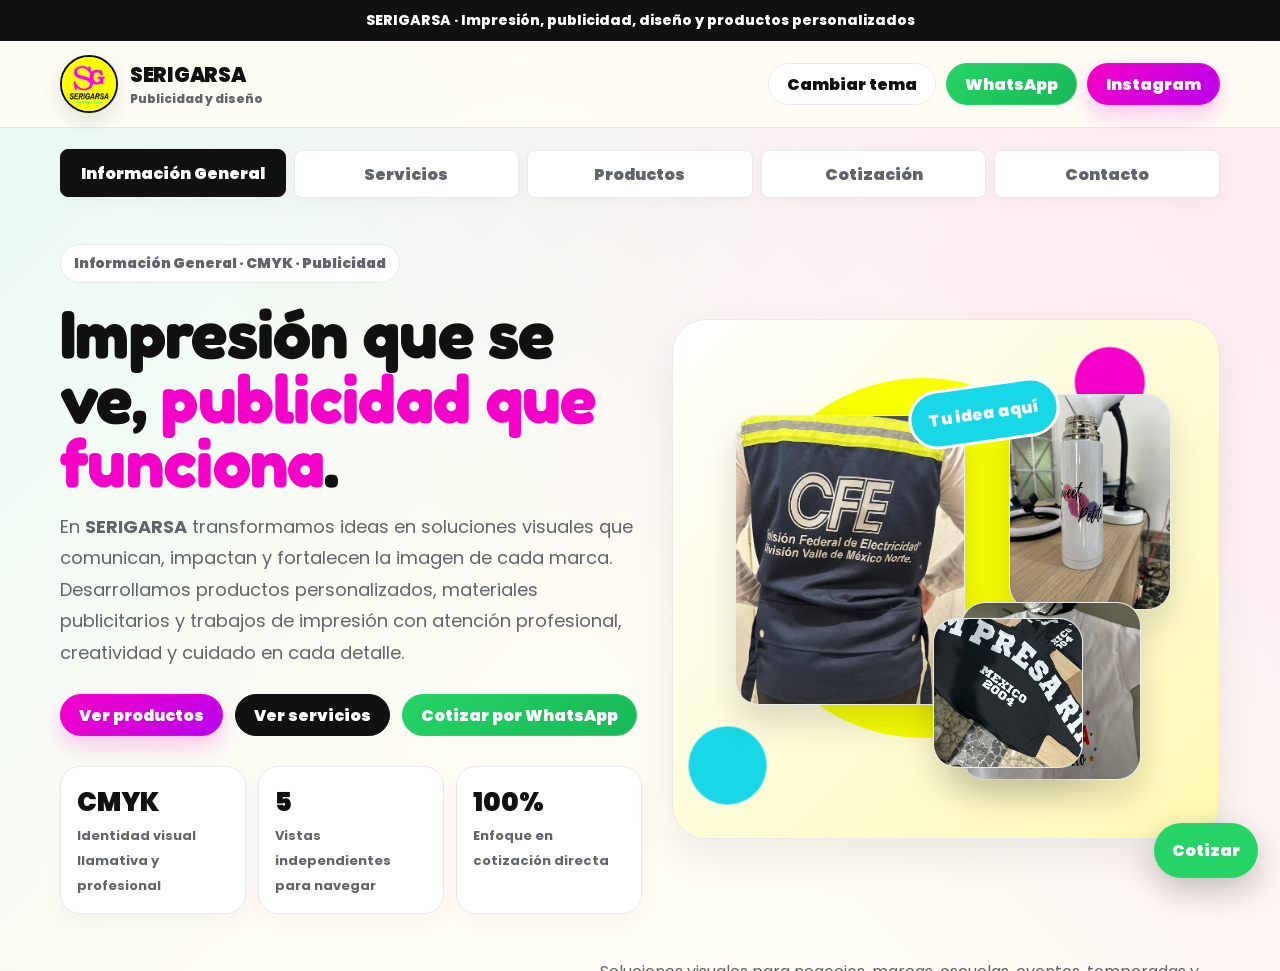
==== index.html @ 8a91837c "Optimiza SEO e indexado" ====
<!DOCTYPE html>
<html lang="es">
<head>
  <meta charset="UTF-8">
  <meta name="viewport" content="width=device-width, initial-scale=1.0">
  <meta http-equiv="refresh" content="0; url=informacion-general.html">
  <title>SERIGARSA | Impresión, publicidad y diseño</title>
  <meta name="description" content="SERIGARSA ofrece impresión, publicidad, diseño y productos personalizados bajo cotización en Azcapotzalco, CDMX.">
  <meta name="robots" content="index, follow">
  <meta name="author" content="SERIGARSA">
  <meta name="theme-color" content="#111111">
  <link rel="canonical" href="https://ketahgd.github.io/Serigrasa-Pagina/informacion-general.html">
  <meta property="og:type" content="website">
  <meta property="og:locale" content="es_MX">
  <meta property="og:site_name" content="SERIGARSA">
  <meta property="og:title" content="SERIGARSA | Impresión, publicidad y diseño">
  <meta property="og:description" content="Catálogo digital de SERIGARSA para productos personalizados, impresión, publicidad, DTF textil y serigrafía.">
  <meta property="og:url" content="https://ketahgd.github.io/Serigrasa-Pagina/">
  <meta property="og:image" content="https://ketahgd.github.io/Serigrasa-Pagina/assets/img/logo/logo-serigarsa.jpg">
  <meta name="twitter:card" content="summary_large_image">
  <meta name="twitter:title" content="SERIGARSA | Impresión, publicidad y diseño">
  <meta name="twitter:description" content="Productos personalizados e impresión publicitaria bajo cotización.">
  <meta name="twitter:image" content="https://ketahgd.github.io/Serigrasa-Pagina/assets/img/logo/logo-serigarsa.jpg">
</head>
<body>
  <main>
    <h1>SERIGARSA</h1>
    <p>Impresión que se ve, publicidad que funciona.</p>
    <p><a href="informacion-general.html">Abrir sitio SERIGARSA</a></p>
  </main>
</body>
</html>
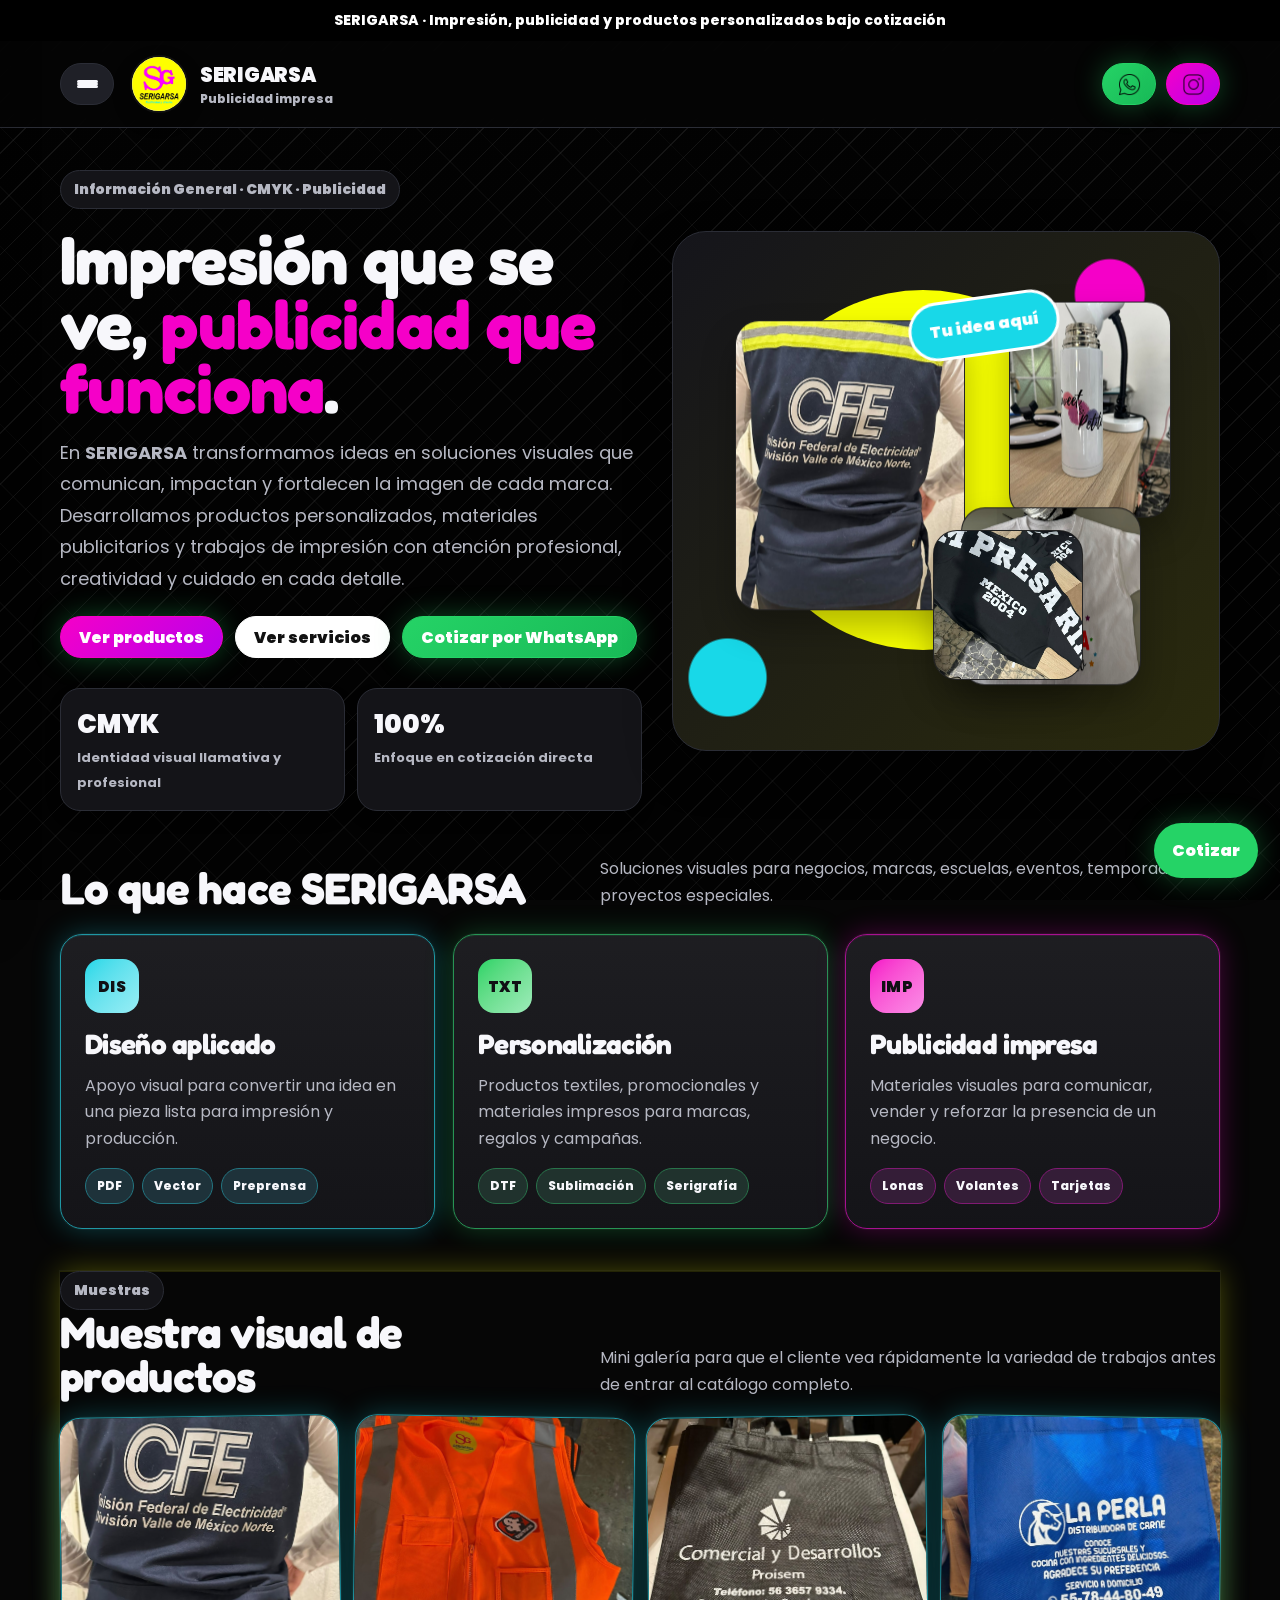
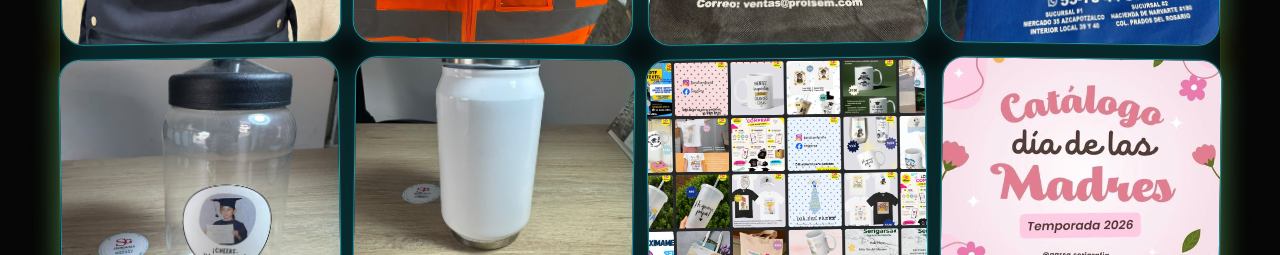
==== commit a1b75c9f: "Fijar estilo visual final" ====
--- a/index.html
+++ b/index.html
@@ -22,7 +22,7 @@
   <meta name="twitter:description" content="Productos personalizados e impresión publicitaria bajo cotización.">
   <meta name="twitter:image" content="https://ketahgd.github.io/Serigrasa-Pagina/assets/img/logo/logo-serigarsa.jpg">
 </head>
-<body>
+<body class="hero-mode-classic visual-bg-diagonal visual-card-neon visual-image-tilt visual-motion-impact">
   <main>
     <h1>SERIGARSA</h1>
     <p>Impresión que se ve, publicidad que funciona.</p>
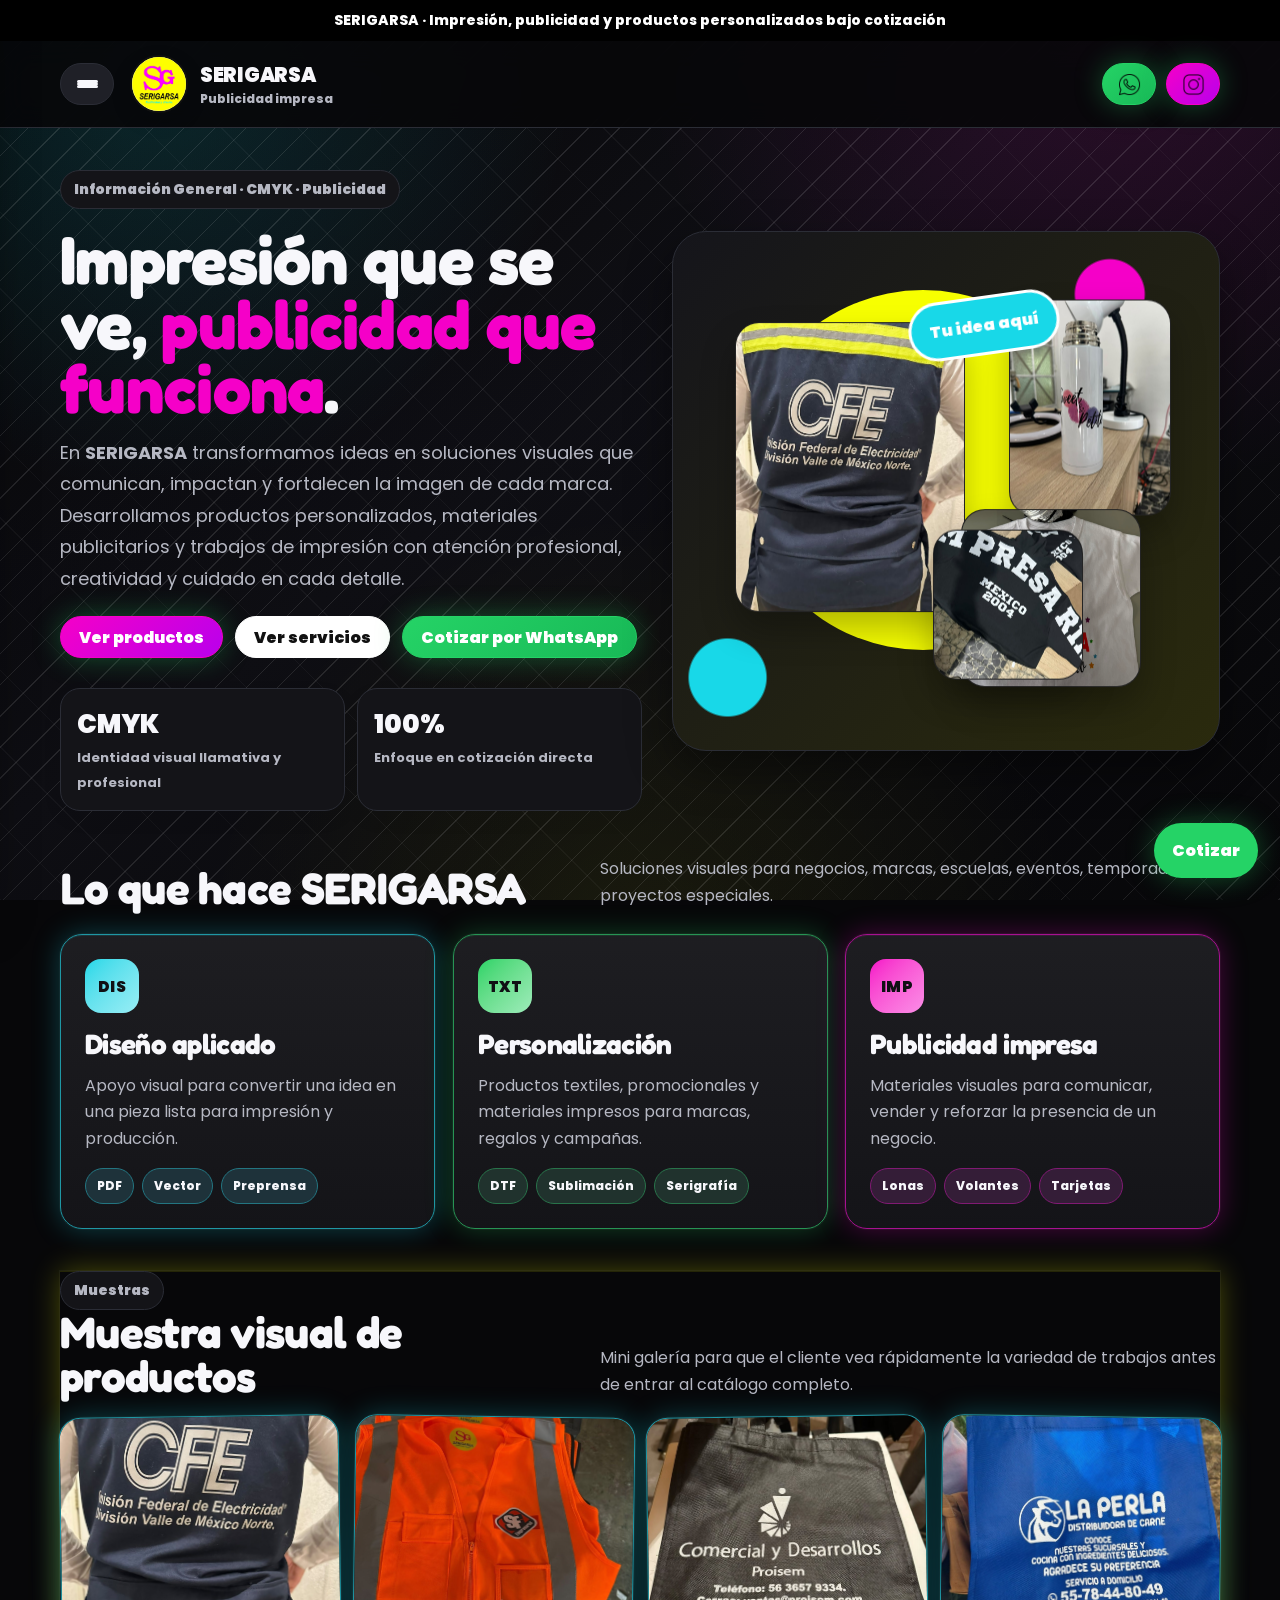
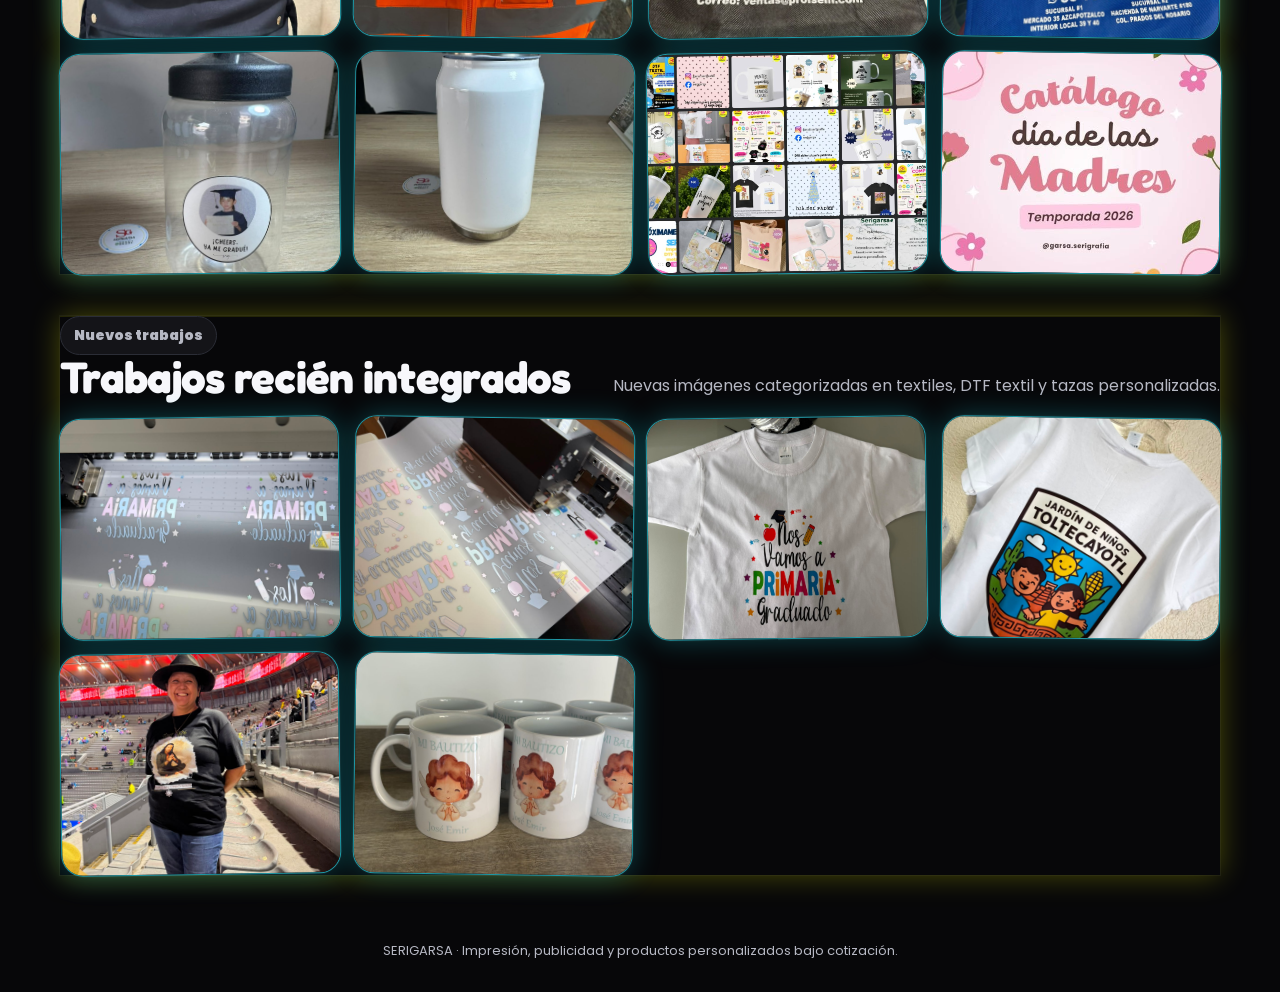
==== commit 8dbb5024: "Ajustar fondo degradado diagonal" ====
--- a/index.html
+++ b/index.html
@@ -22,7 +22,7 @@
   <meta name="twitter:description" content="Productos personalizados e impresión publicitaria bajo cotización.">
   <meta name="twitter:image" content="https://ketahgd.github.io/Serigrasa-Pagina/assets/img/logo/logo-serigarsa.jpg">
 </head>
-<body class="hero-mode-classic visual-bg-diagonal visual-card-neon visual-image-tilt visual-motion-impact">
+<body class="hero-mode-classic visual-bg-soft visual-card-neon visual-image-tilt visual-motion-impact">
   <main>
     <h1>SERIGARSA</h1>
     <p>Impresión que se ve, publicidad que funciona.</p>
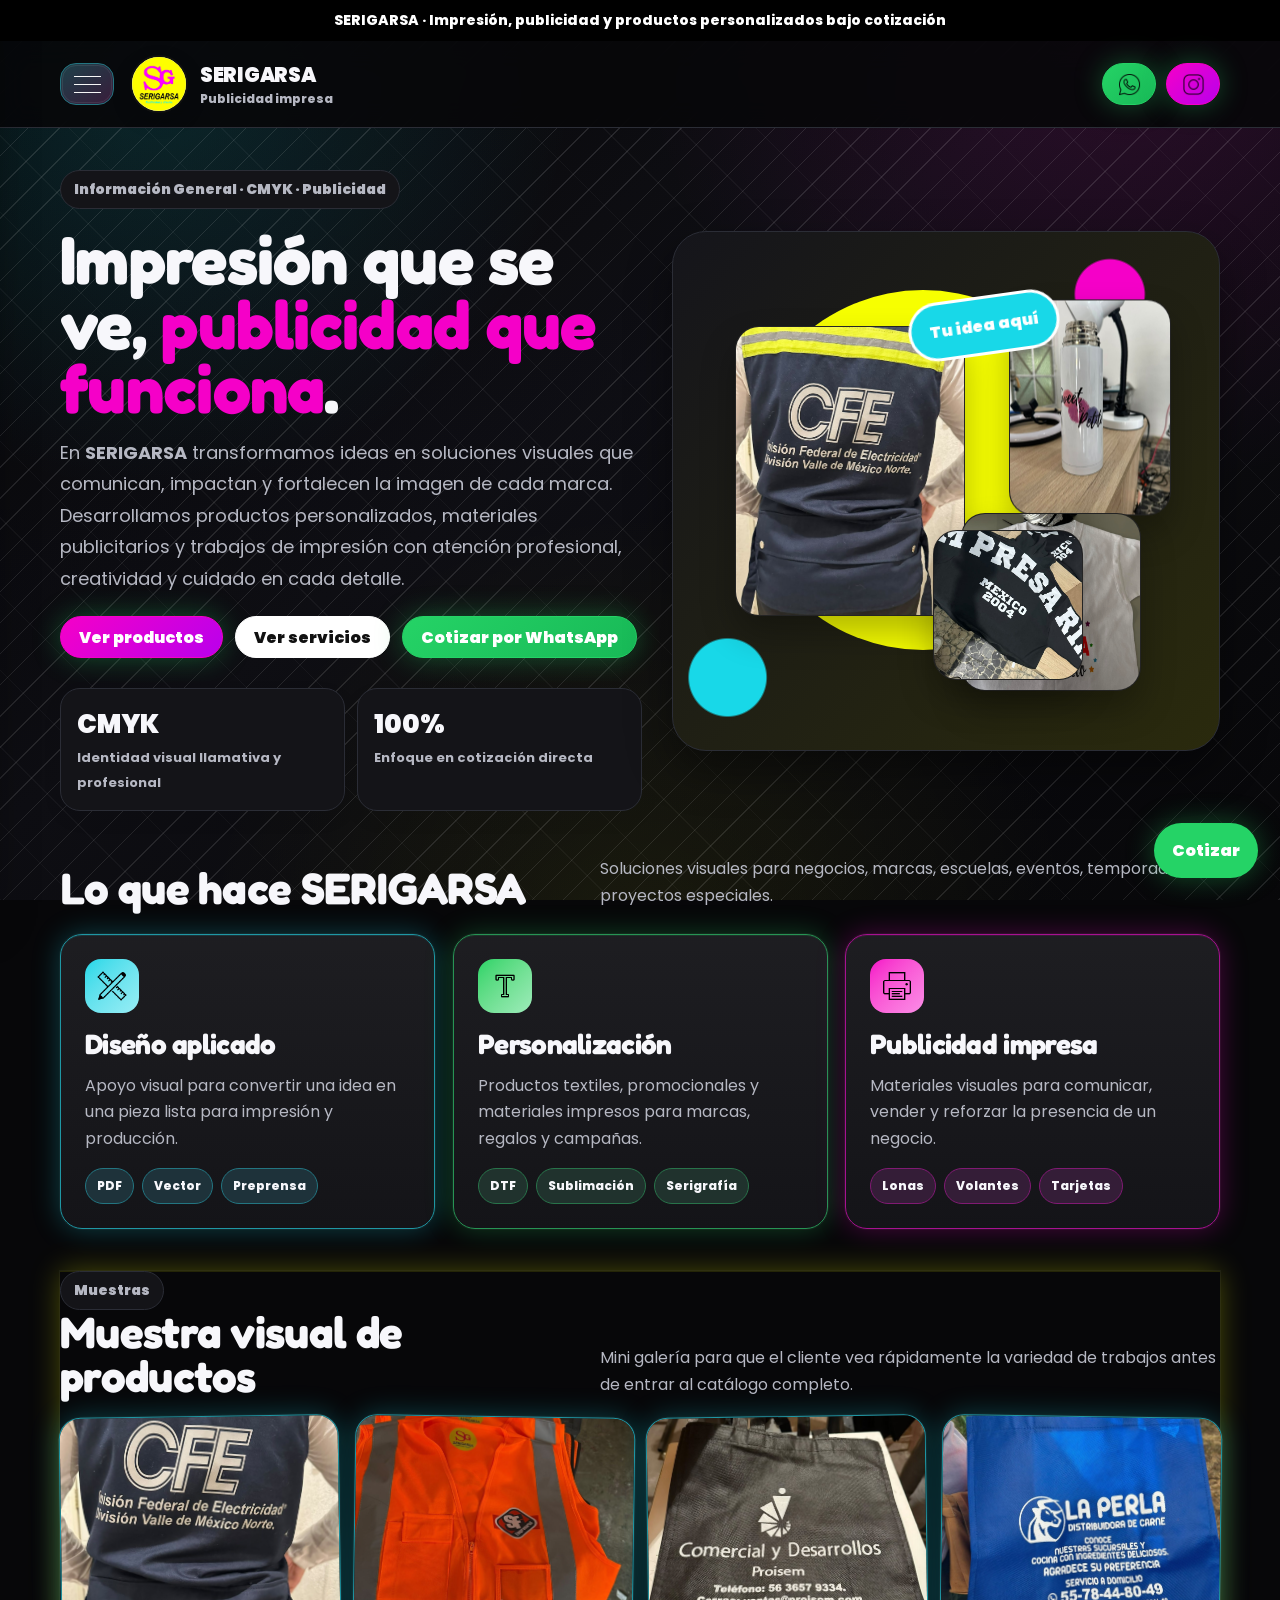
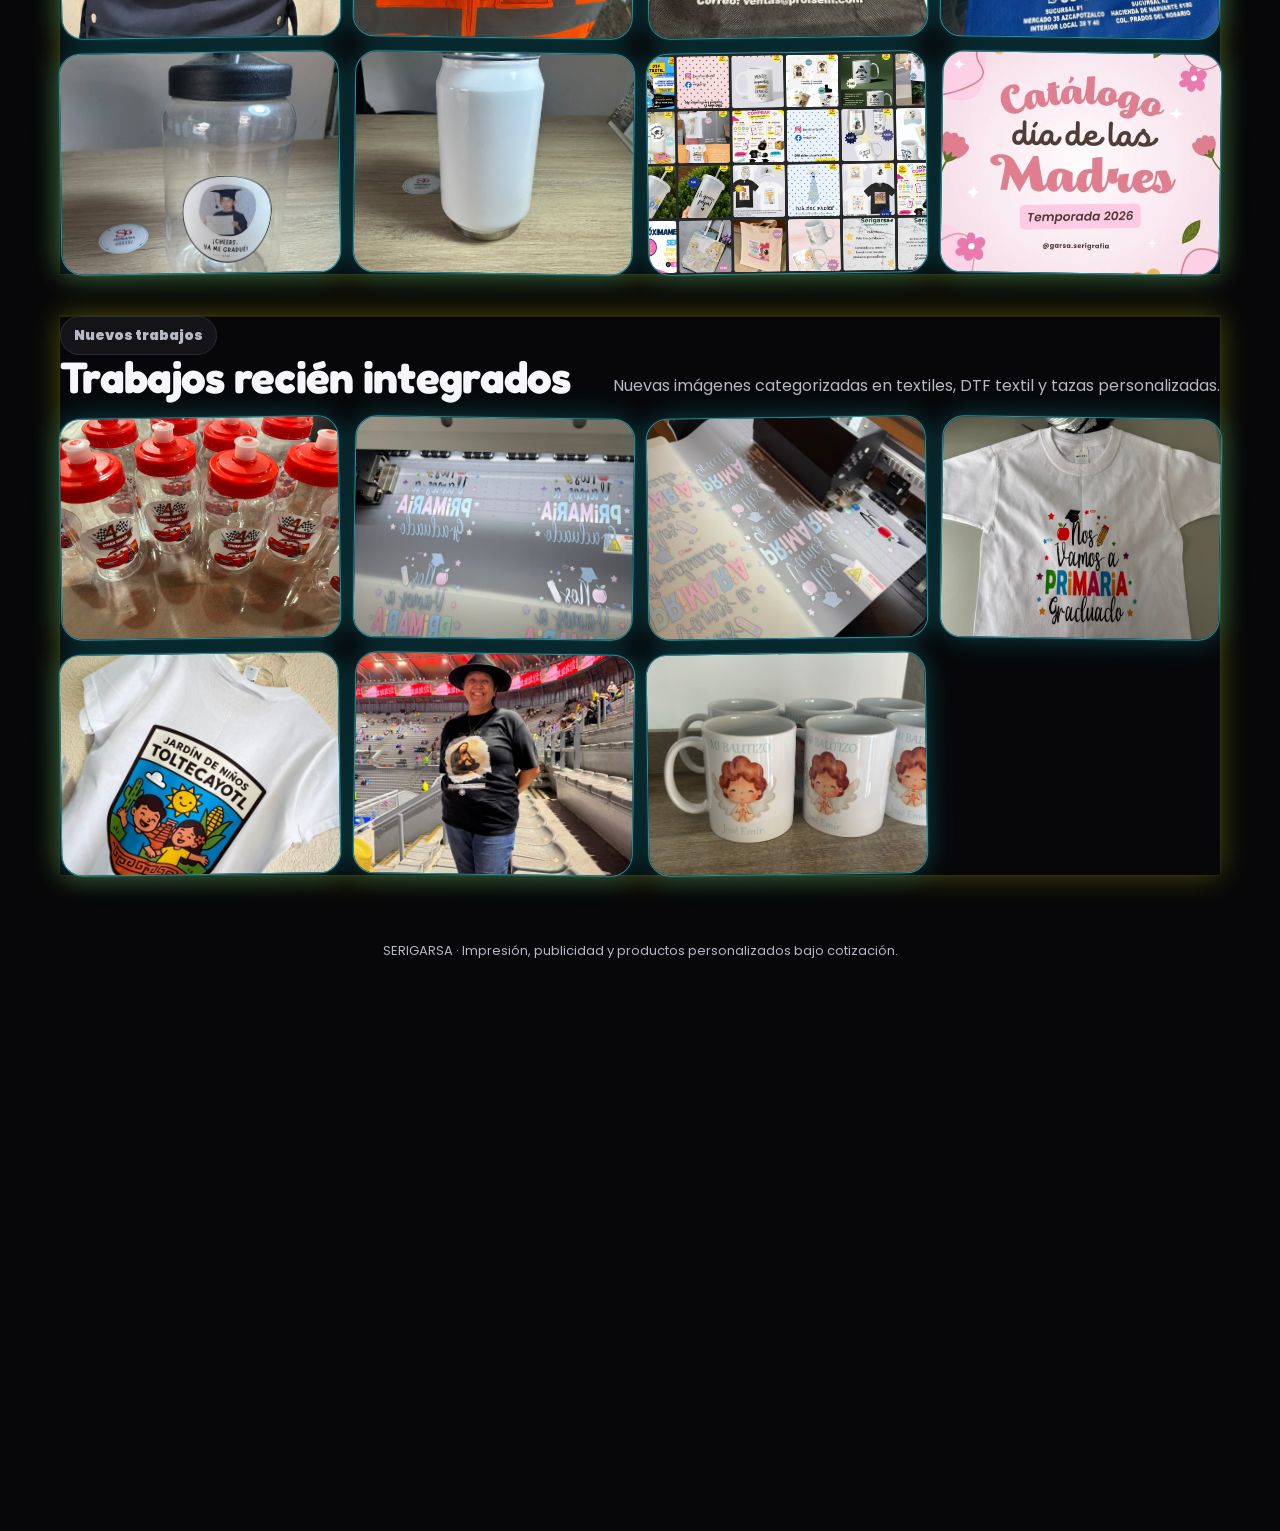
==== commit 75b88858: "Agregar etiqueta Google Analytics" ====
--- a/index.html
+++ b/index.html
@@ -1,6 +1,15 @@
 <!DOCTYPE html>
 <html lang="es">
 <head>
+  <!-- Google tag (gtag.js) -->
+  <script async src="https://www.googletagmanager.com/gtag/js?id=G-9X9M1DM3ES"></script>
+  <script>
+    window.dataLayer = window.dataLayer || [];
+    function gtag(){dataLayer.push(arguments);}
+    gtag('js', new Date());
+
+    gtag('config', 'G-9X9M1DM3ES');
+  </script>
   <meta charset="UTF-8">
   <meta name="viewport" content="width=device-width, initial-scale=1.0">
   <meta http-equiv="refresh" content="0; url=informacion-general.html">
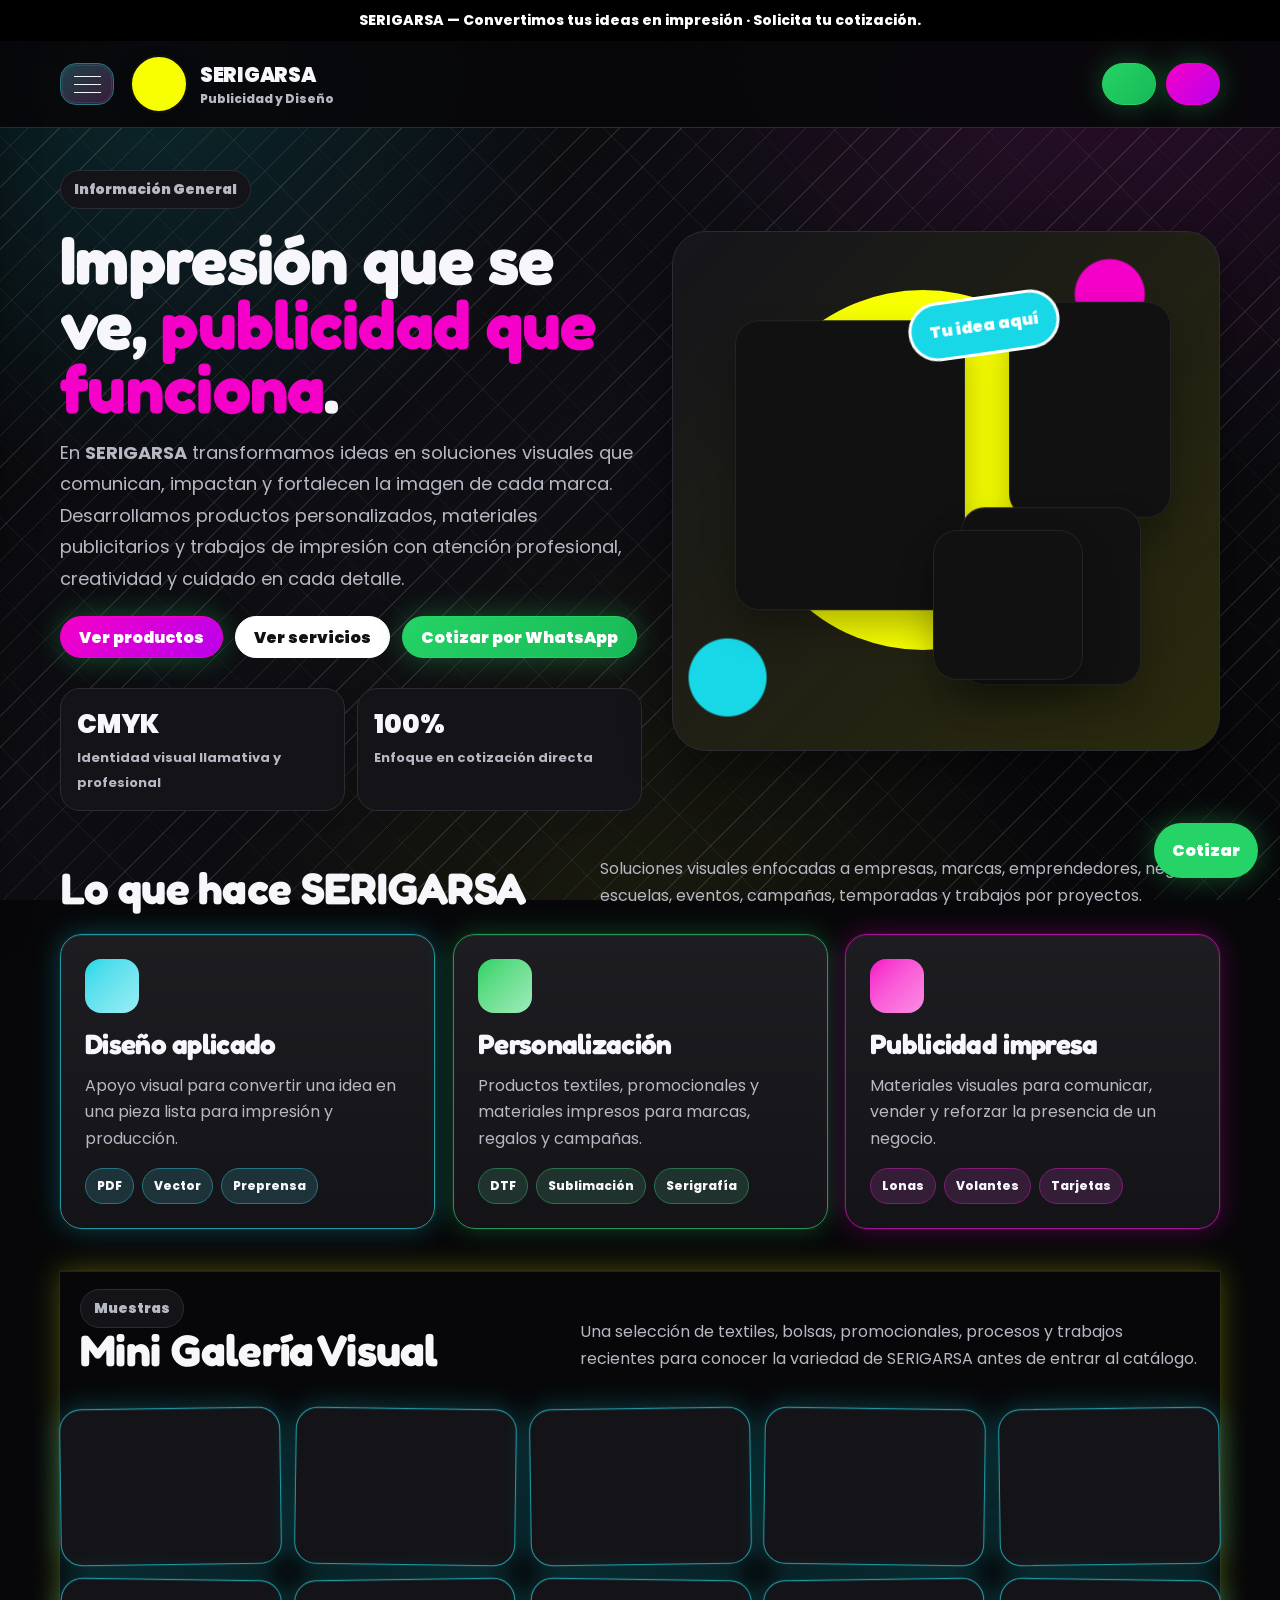
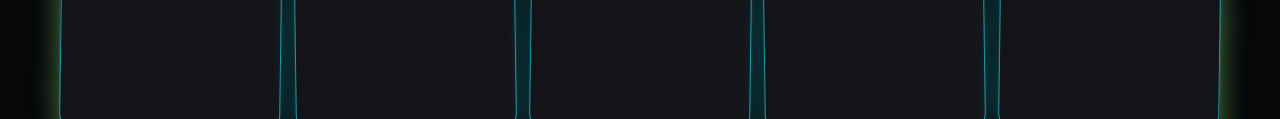
==== commit 2acc42c9: "Optimizar SEO para serigarsa.com" ====
--- a/index.html
+++ b/index.html
@@ -1,5 +1,5 @@
 <!DOCTYPE html>
-<html lang="es">
+<html lang="es-MX">
 <head>
   <!-- Google tag (gtag.js) -->
   <script async src="https://www.googletagmanager.com/gtag/js?id=G-9X9M1DM3ES"></script>
@@ -15,21 +15,22 @@
   <meta http-equiv="refresh" content="0; url=informacion-general.html">
   <title>SERIGARSA | Impresión, publicidad y diseño</title>
   <meta name="description" content="SERIGARSA ofrece impresión, publicidad, diseño y productos personalizados bajo cotización en Azcapotzalco, CDMX.">
-  <meta name="robots" content="index, follow">
+  <meta name="robots" content="noindex, follow">
   <meta name="author" content="SERIGARSA">
   <meta name="theme-color" content="#111111">
-  <link rel="canonical" href="https://ketahgd.github.io/Serigrasa-Pagina/informacion-general.html">
+  <link rel="canonical" href="https://serigarsa.com/informacion-general.html">
   <meta property="og:type" content="website">
   <meta property="og:locale" content="es_MX">
   <meta property="og:site_name" content="SERIGARSA">
   <meta property="og:title" content="SERIGARSA | Impresión, publicidad y diseño">
   <meta property="og:description" content="Catálogo digital de SERIGARSA para productos personalizados, impresión, publicidad, DTF textil y serigrafía.">
-  <meta property="og:url" content="https://ketahgd.github.io/Serigrasa-Pagina/">
-  <meta property="og:image" content="https://ketahgd.github.io/Serigrasa-Pagina/assets/img/logo/logo-serigarsa.jpg">
+  <meta property="og:url" content="https://serigarsa.com/">
+  <meta property="og:image" content="https://serigarsa.com/assets/img/logo/logo-serigarsa.jpg">
+  <meta property="og:image:alt" content="Logo de SERIGARSA">
   <meta name="twitter:card" content="summary_large_image">
   <meta name="twitter:title" content="SERIGARSA | Impresión, publicidad y diseño">
   <meta name="twitter:description" content="Productos personalizados e impresión publicitaria bajo cotización.">
-  <meta name="twitter:image" content="https://ketahgd.github.io/Serigrasa-Pagina/assets/img/logo/logo-serigarsa.jpg">
+  <meta name="twitter:image" content="https://serigarsa.com/assets/img/logo/logo-serigarsa.jpg">
 </head>
 <body class="hero-mode-classic visual-bg-soft visual-card-neon visual-image-tilt visual-motion-impact">
   <main>
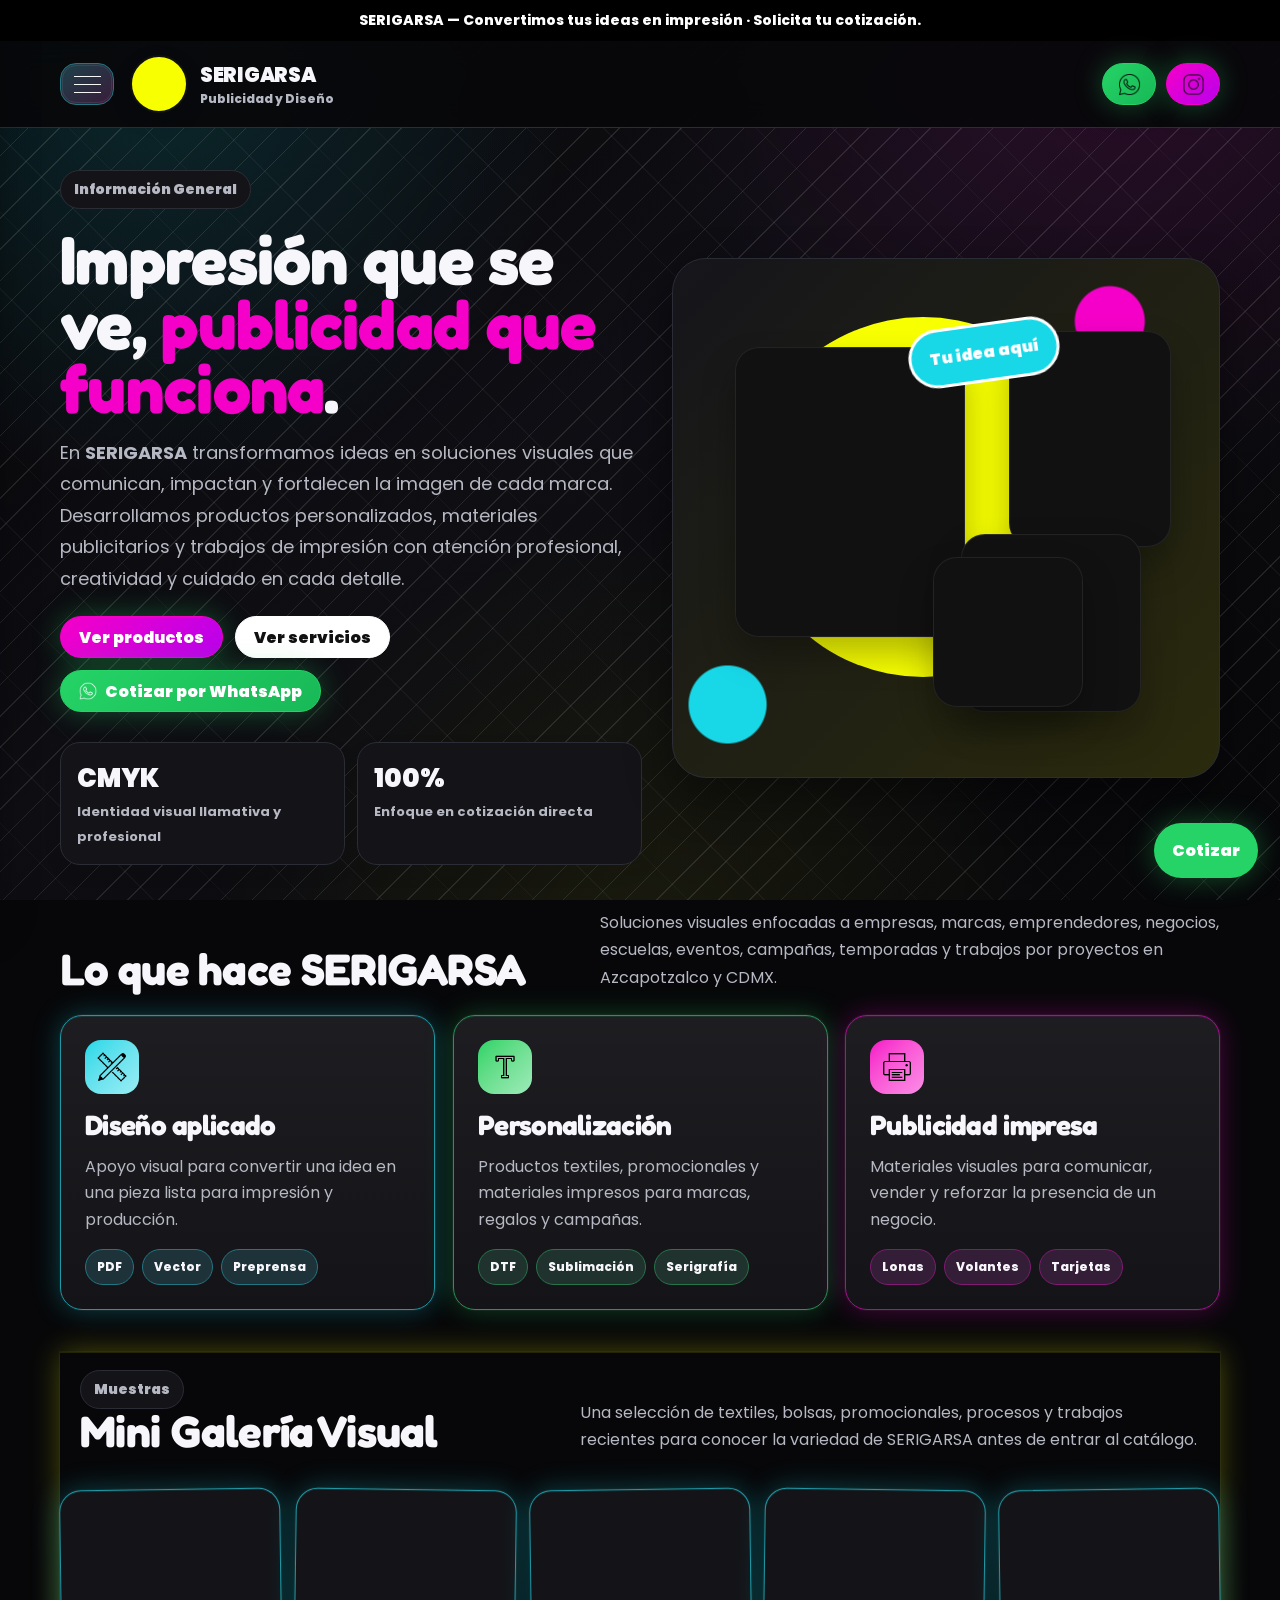
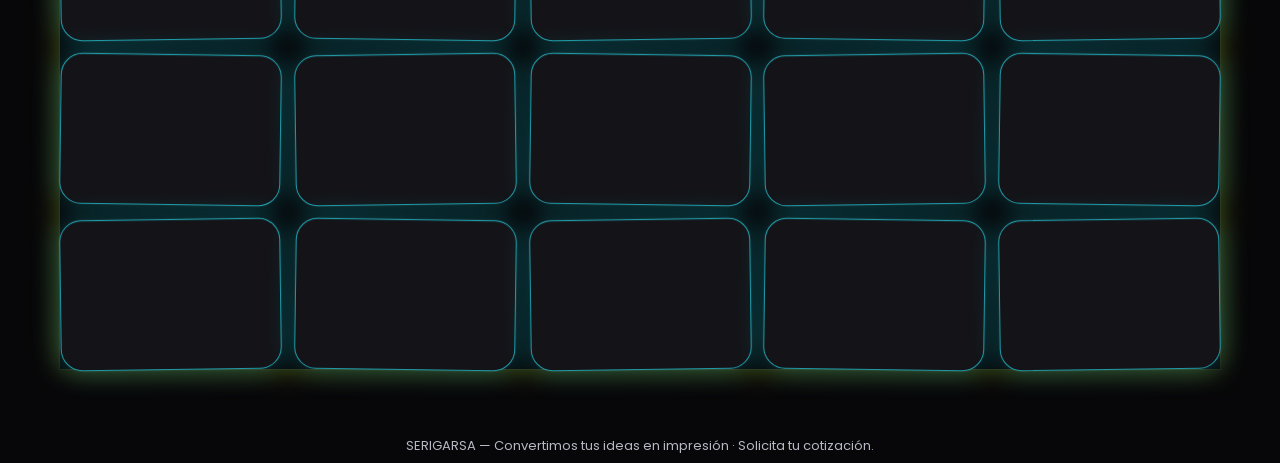
==== commit a1baf266: "Reforzar SEO local para serigarsa.com" ====
--- a/index.html
+++ b/index.html
@@ -13,23 +13,28 @@
   <meta charset="UTF-8">
   <meta name="viewport" content="width=device-width, initial-scale=1.0">
   <meta http-equiv="refresh" content="0; url=informacion-general.html">
-  <title>SERIGARSA | Impresión, publicidad y diseño</title>
-  <meta name="description" content="SERIGARSA ofrece impresión, publicidad, diseño y productos personalizados bajo cotización en Azcapotzalco, CDMX.">
-  <meta name="robots" content="noindex, follow">
+  <title>SERIGARSA | Serigrafía, impresión y productos personalizados en CDMX</title>
+  <meta name="description" content="SERIGARSA ofrece serigrafía, DTF textil, impresión, publicidad, diseño y productos personalizados bajo cotización en Azcapotzalco, CDMX.">
+  <meta name="robots" content="index, follow, max-image-preview:large, max-snippet:-1, max-video-preview:-1">
   <meta name="author" content="SERIGARSA">
   <meta name="theme-color" content="#111111">
-  <link rel="canonical" href="https://serigarsa.com/informacion-general.html">
+  <meta name="geo.region" content="MX-CMX">
+  <meta name="geo.placename" content="Azcapotzalco, Ciudad de México">
+  <meta name="geo.position" content="19.4952647;-99.1940807">
+  <meta name="ICBM" content="19.4952647, -99.1940807">
+  <link rel="canonical" href="https://serigarsa.com/">
+  <link rel="alternate" hreflang="es-MX" href="https://serigarsa.com/">
   <meta property="og:type" content="website">
   <meta property="og:locale" content="es_MX">
   <meta property="og:site_name" content="SERIGARSA">
-  <meta property="og:title" content="SERIGARSA | Impresión, publicidad y diseño">
-  <meta property="og:description" content="Catálogo digital de SERIGARSA para productos personalizados, impresión, publicidad, DTF textil y serigrafía.">
+  <meta property="og:title" content="SERIGARSA | Serigrafía, impresión y productos personalizados">
+  <meta property="og:description" content="Catálogo digital de SERIGARSA para productos personalizados, impresión publicitaria, DTF textil y serigrafía en CDMX.">
   <meta property="og:url" content="https://serigarsa.com/">
   <meta property="og:image" content="https://serigarsa.com/assets/img/logo/logo-serigarsa.jpg">
   <meta property="og:image:alt" content="Logo de SERIGARSA">
   <meta name="twitter:card" content="summary_large_image">
-  <meta name="twitter:title" content="SERIGARSA | Impresión, publicidad y diseño">
-  <meta name="twitter:description" content="Productos personalizados e impresión publicitaria bajo cotización.">
+  <meta name="twitter:title" content="SERIGARSA | Serigrafía, impresión y productos personalizados">
+  <meta name="twitter:description" content="Productos personalizados e impresión publicitaria bajo cotización en Azcapotzalco, CDMX.">
   <meta name="twitter:image" content="https://serigarsa.com/assets/img/logo/logo-serigarsa.jpg">
 </head>
 <body class="hero-mode-classic visual-bg-soft visual-card-neon visual-image-tilt visual-motion-impact">
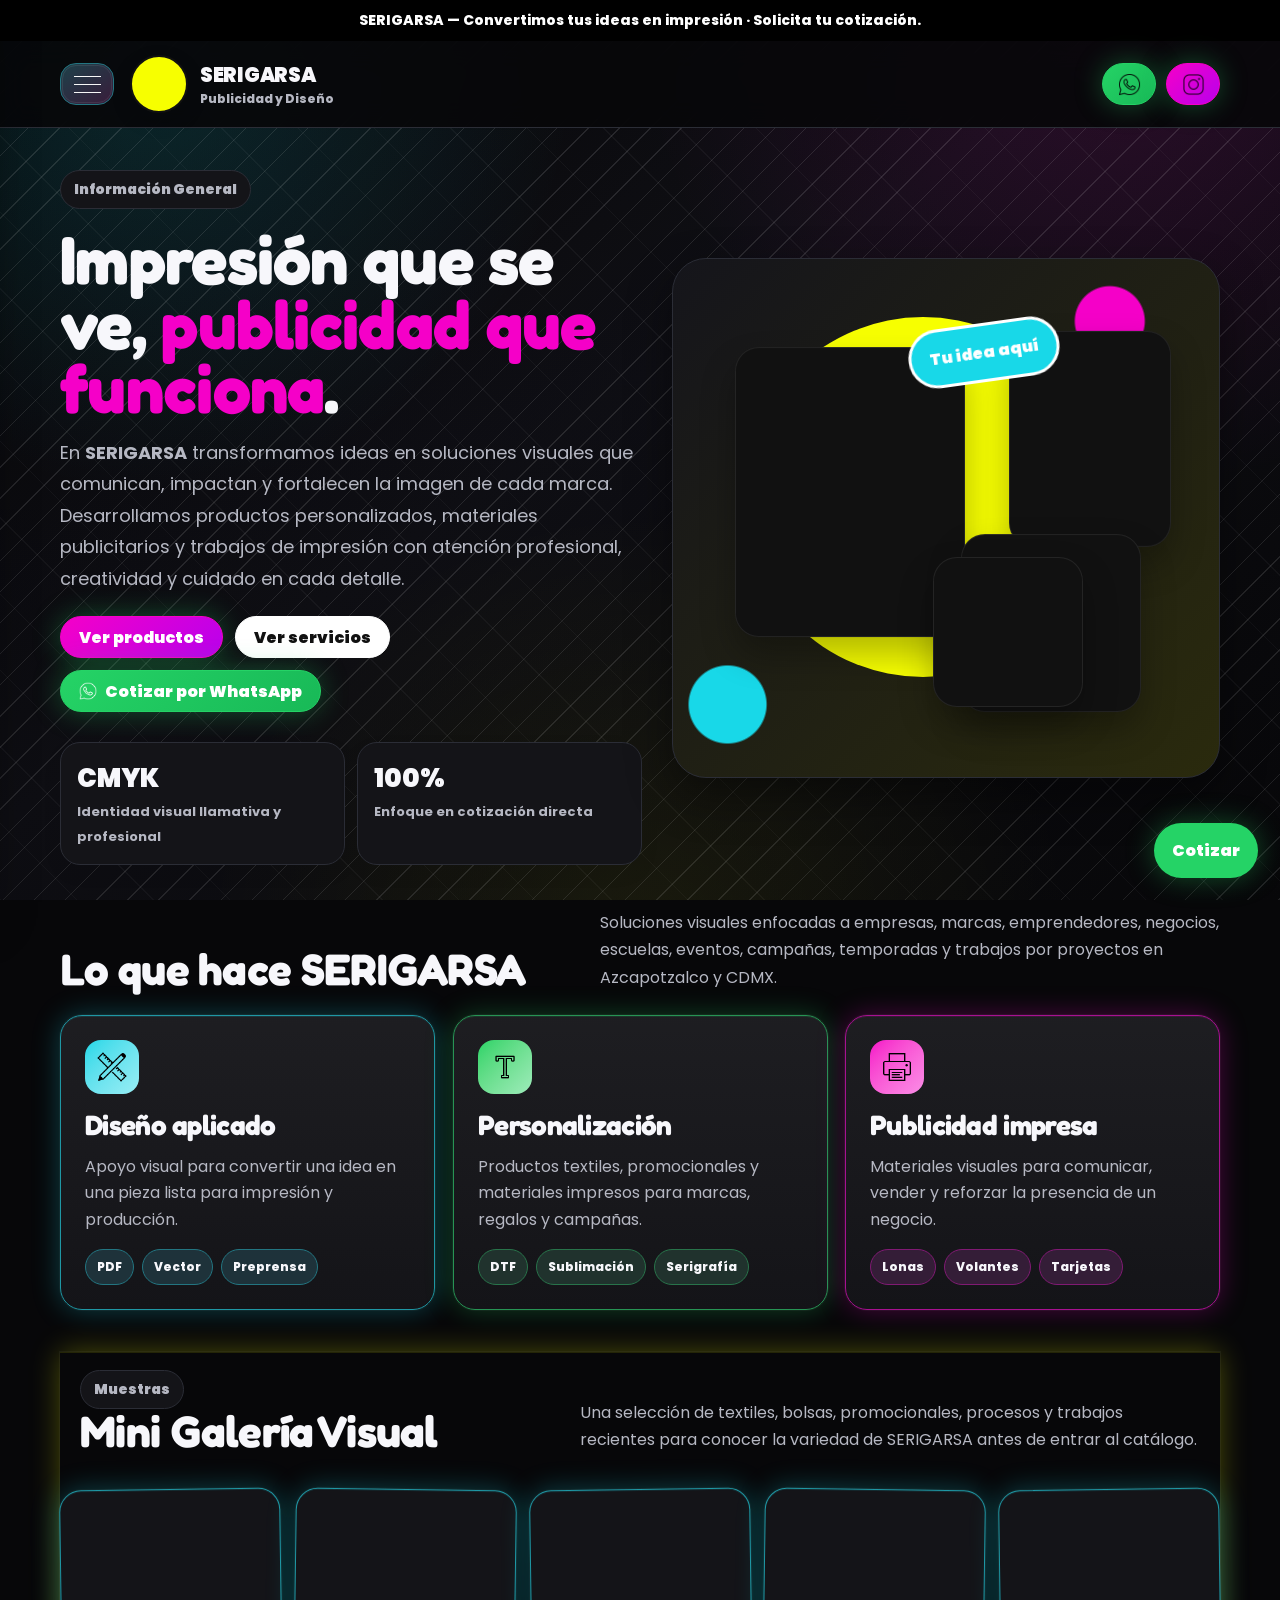
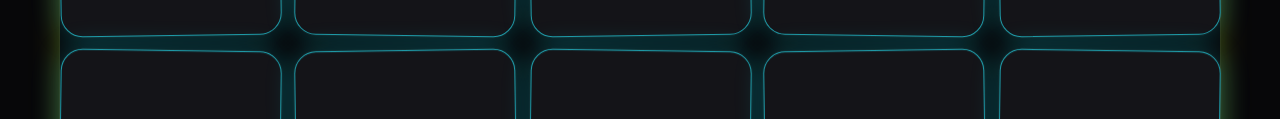
==== commit 0fcfc1f7: "Alinear SEO con dominio www" ====
--- a/index.html
+++ b/index.html
@@ -1,4 +1,4 @@
-<!DOCTYPE html>
+﻿<!DOCTYPE html>
 <html lang="es-MX">
 <head>
   <!-- Google tag (gtag.js) -->
@@ -22,20 +22,20 @@
   <meta name="geo.placename" content="Azcapotzalco, Ciudad de México">
   <meta name="geo.position" content="19.4952647;-99.1940807">
   <meta name="ICBM" content="19.4952647, -99.1940807">
-  <link rel="canonical" href="https://serigarsa.com/">
-  <link rel="alternate" hreflang="es-MX" href="https://serigarsa.com/">
+  <link rel="canonical" href="https://www.serigarsa.com/">
+  <link rel="alternate" hreflang="es-MX" href="https://www.serigarsa.com/">
   <meta property="og:type" content="website">
   <meta property="og:locale" content="es_MX">
   <meta property="og:site_name" content="SERIGARSA">
   <meta property="og:title" content="SERIGARSA | Serigrafía, impresión y productos personalizados">
   <meta property="og:description" content="Catálogo digital de SERIGARSA para productos personalizados, impresión publicitaria, DTF textil y serigrafía en CDMX.">
-  <meta property="og:url" content="https://serigarsa.com/">
-  <meta property="og:image" content="https://serigarsa.com/assets/img/logo/logo-serigarsa.jpg">
+  <meta property="og:url" content="https://www.serigarsa.com/">
+  <meta property="og:image" content="https://www.serigarsa.com/assets/img/logo/logo-serigarsa.jpg">
   <meta property="og:image:alt" content="Logo de SERIGARSA">
   <meta name="twitter:card" content="summary_large_image">
   <meta name="twitter:title" content="SERIGARSA | Serigrafía, impresión y productos personalizados">
   <meta name="twitter:description" content="Productos personalizados e impresión publicitaria bajo cotización en Azcapotzalco, CDMX.">
-  <meta name="twitter:image" content="https://serigarsa.com/assets/img/logo/logo-serigarsa.jpg">
+  <meta name="twitter:image" content="https://www.serigarsa.com/assets/img/logo/logo-serigarsa.jpg">
 </head>
 <body class="hero-mode-classic visual-bg-soft visual-card-neon visual-image-tilt visual-motion-impact">
   <main>
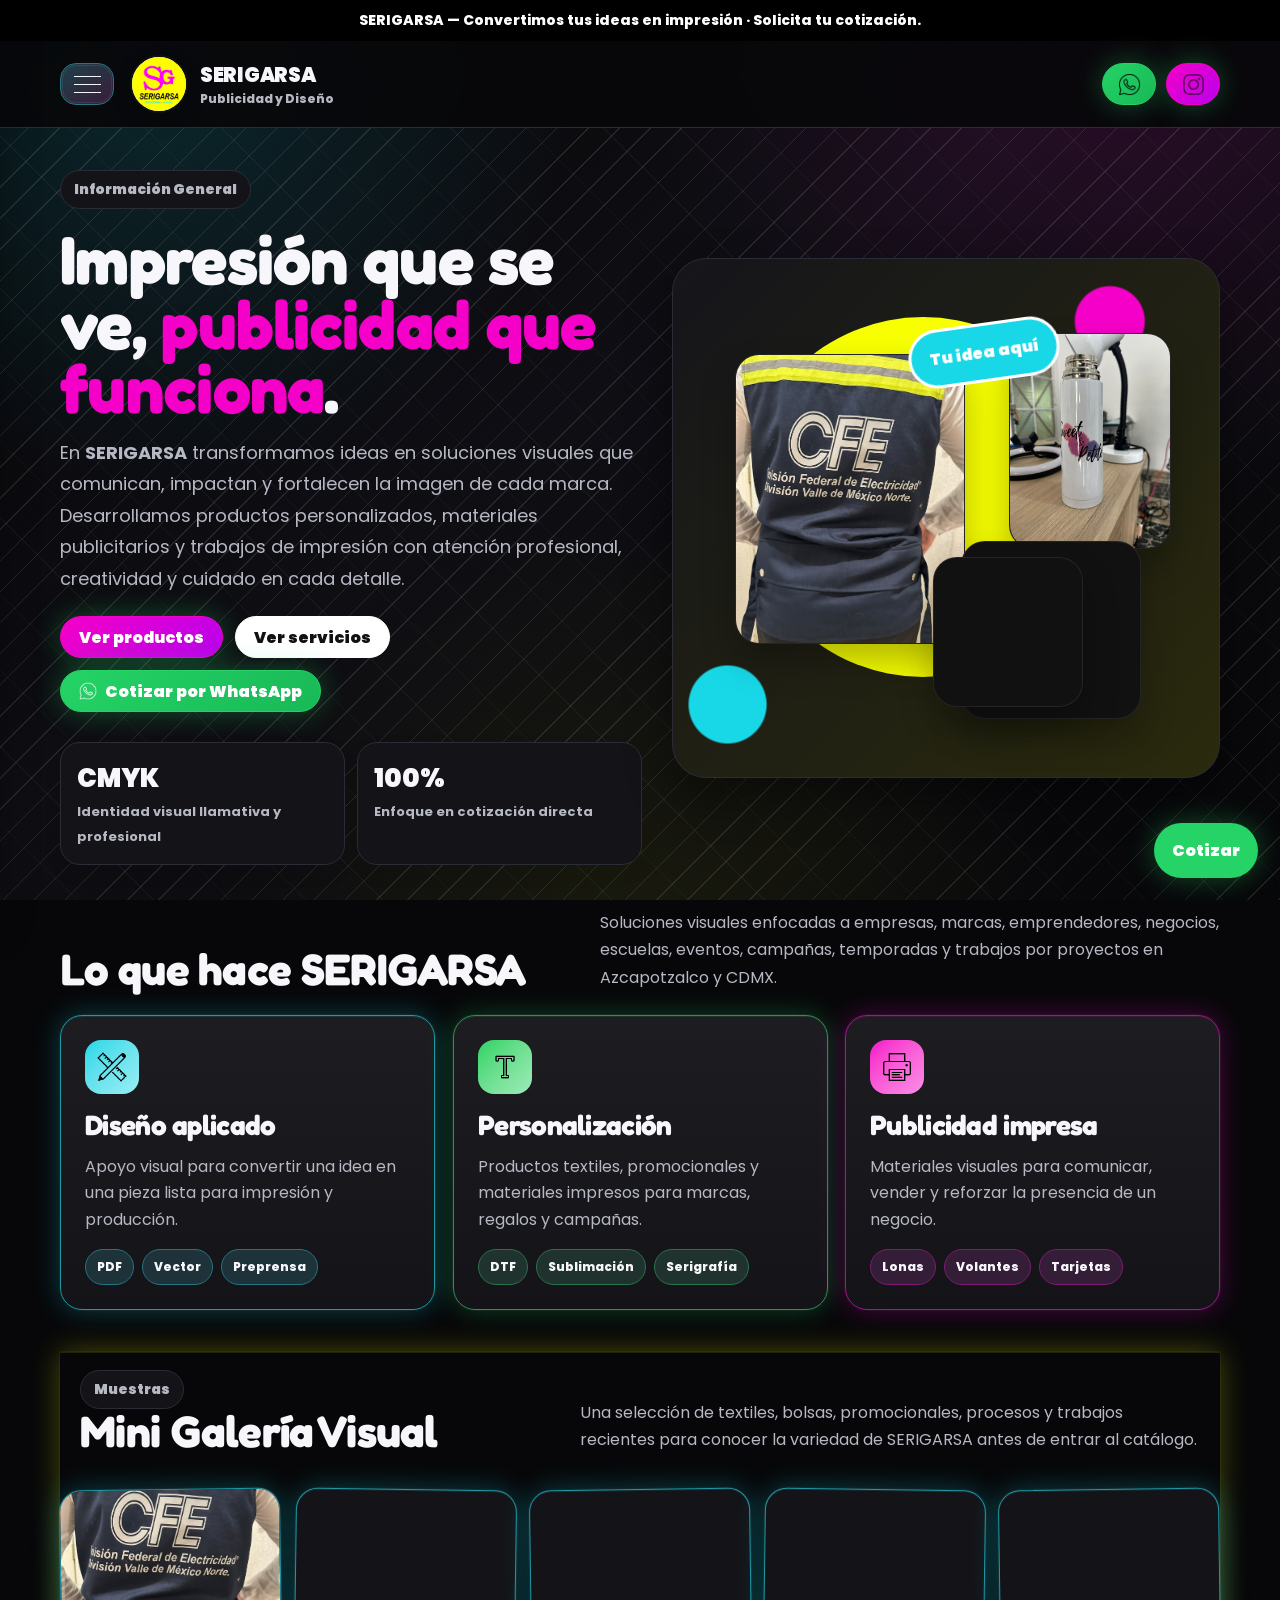
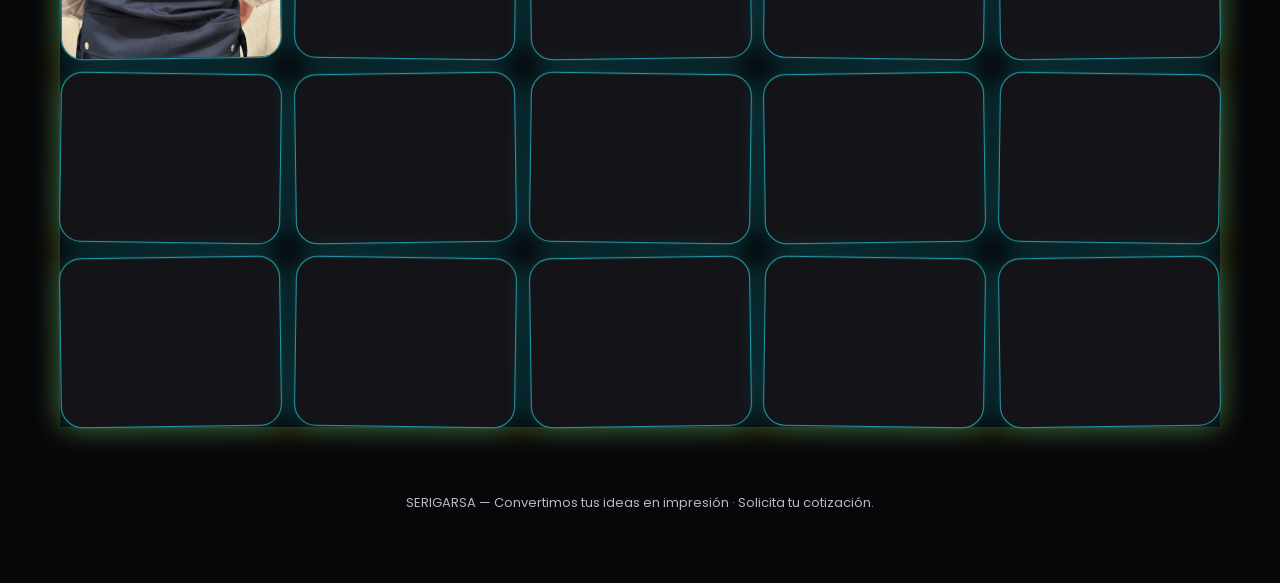
==== commit 97314b1b: "Install Vercel Web Analytics ## Vercel Web Analytics Installation Report  Successfully installed and" ====
--- a/index.html
+++ b/index.html
@@ -1,4 +1,4 @@
-﻿<!DOCTYPE html>
+<!DOCTYPE html>
 <html lang="es-MX">
 <head>
   <!-- Google tag (gtag.js) -->
@@ -10,6 +10,11 @@
 
     gtag('config', 'G-9X9M1DM3ES');
   </script>
+  <!-- Vercel Web Analytics -->
+  <script>
+    window.va = window.va || function () { (window.vaq = window.vaq || []).push(arguments); };
+  </script>
+  <script defer src="/_vercel/insights/script.js"></script>
   <meta charset="UTF-8">
   <meta name="viewport" content="width=device-width, initial-scale=1.0">
   <meta http-equiv="refresh" content="0; url=informacion-general.html">
